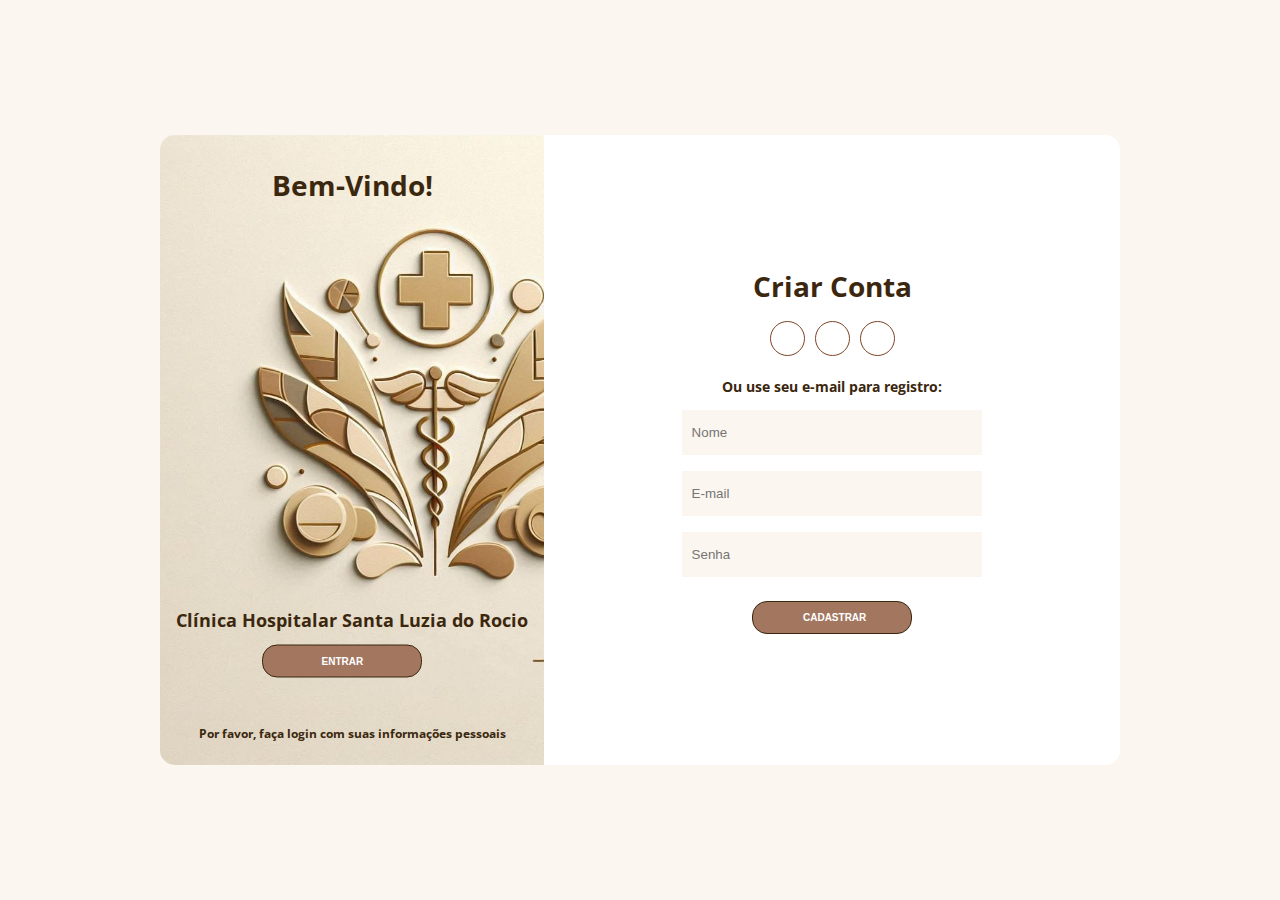
==== index.html @ ab86e072 "Comitando codigos atualizados." ====
<!DOCTYPE html>
<html lang="pt-br">
<head>
    <meta charset="UTF-8">
    <meta name="viewport" content="width=device-width, initial-scale=1.0">
    <title>Login</title>
    <link rel="stylesheet" href="css/style.css">
    <link rel="stylesheet" href="https://use.fontawesome.com/releases/v5.8.2/css/all.css"
        integrity="sha384-oS3vJWv+0UjzBfQzYUhtDYW+Pj2yciDJxpsK1OYPAYjqT085Qq/1cq5FLXAZQ7Ay" crossorigin="anonymous">
</head>
<body>
    <div class="container">
        <div class="content first-content">
            <div class="first-column">
                <h2 class="title title-primary">Bem-Vindo!</h2>
                <p class="description description-tertiary">Clínica Hospitalar Santa Luzia do Rocio</p>
                <p class="description description-primary">Por favor, faça login com suas informações pessoais</p>
                <button id="signin" class="btn btn-primary">entrar</button>
            </div>    
            <div class="second-column">
                <h2 class="title title-second">Criar conta</h2>
                <div class="social-media">
                    <ul class="list-social-media">
                        <a class="link-social-media" href="https://www.facebook.com/login">
                            <li class="item-social-media">
                                <i class="fab fa-facebook-f"></i>        
                            </li>
                        </a>
                        <a class="link-social-media" href="https://accounts.google.com/ServiceLogin">
                            <li class="item-social-media">
                                <i class="fab fa-google-plus-g"></i>
                            </li>
                        </a>
                        <a class="link-social-media" href="https://www.linkedin.com/login">
                            <li class="item-social-media">
                                <i class="fab fa-linkedin-in"></i>
                            </li>
                        </a>
                    </ul>
                </div>
                <p class="description description-second">Ou use seu e-mail para registro:</p>
                <form class="form">
                    <label class="label-input" for="">
                        <i class="far fa-user icon-modify"></i>
                        <input type="text" placeholder="Nome" required>
                    </label>
                    
                    <label class="label-input" for="">
                        <i class="far fa-envelope icon-modify"></i>
                        <input type="email" placeholder="E-mail" required>
                    </label>
                    
                    <label class="label-input" for="">
                        <i class="fas fa-lock icon-modify"></i>
                        <input type="password" placeholder="Senha" required>
                    </label>
                    
                    <button class="btn btn-second">Cadastrar</button>        
                </form>
            </div>
        </div>
        <div class="content second-content">
            <div class="first-column">
                <p class="description description-quartary">Nossa missão é cuidar da sua saúde com carinho e dedicação.</p>
                <button id="signup" class="btn btn-tertiary">Criar conta</button>
            </div>
            <div class="second-column">
                <h2 class="title title-second">Faça login para continuar</h2>
                <div class="social-media">
                    <ul class="list-social-media">
                        <a class="link-social-media" href="https://www.facebook.com/login">
                            <li class="item-social-media">
                                <i class="fab fa-facebook-f"></i>
                            </li>
                        </a>
                        <a class="link-social-media" href="https://accounts.google.com/ServiceLogin">
                            <li class="item-social-media">
                                <i class="fab fa-google-plus-g"></i>
                            </li>
                        </a>
                        <a class="link-social-media" href="https://www.linkedin.com/login">
                            <li class="item-social-media">
                                <i class="fab fa-linkedin-in"></i>
                            </li>
                        </a>
                    </ul>
                </div>
                <p class="description description-second">ou use sua conta de e-mail:</p>
                <form class="form">
                
                    <label class="label-input" for="">
                        <i class="far fa-envelope icon-modify"></i>
                        <input type="email" placeholder="Email" required>
                    </label>
                
                    <label class="label-input" for="">
                        <i class="fas fa-lock icon-modify"></i>
                        <input type="password" placeholder="Password" required>
                    </label>
                
                    <a class="password" href="#">Esqueceu sua senha?</a>
                    <button class="btn btn-second">Entrar</button>
                </form>
            </div>
        </div>
    </div>
    <script src="js/app.js"></script>
</body>
</html>
---- css/style.css ----
@import url('https://fonts.googleapis.com/css?family=Open+Sans:300,400,700&display=swap');
* {
    margin: 0;
    padding: 0;
    box-sizing: border-box;
}
body {
    font-family: 'Open Sans', sans-serif;
}
.container {
    display: flex;
    justify-content: center;
    align-items: center;
    height: 100vh;
    background-color: #fcf6f0;
}
.content {
    background-color: #fff;
    border-radius: 15px;
    width: 960px;
    height: 70%;
    justify-content: space-between;
    align-items: center;
    position: relative;
}
.content::before {
    content: "";
    position: absolute;
    background-image: url("../img/logo.jpeg");
    background-size: cover; 
    width: 40%;
    height: 100%;
    border-top-left-radius: 15px;
    border-bottom-left-radius: 15px;
    left: 0;
}
.title {
    font-size: 28px;
    font-weight: bold;
    text-transform: capitalize;
}
.title-primary {
    color: #3b270e;
    font-size: 28px;
    font-weight: bold;
    position: absolute;
    top: 8%;
    left: 20%;
    transform: translate(-50%, -50%);
}
.title-second {
    color: #3b270e;
}

.title-tertiary{
    color: #3b270e;
    font-size: 28px;
    font-weight: bold;
    position: absolute;
    top: 8%;
    left: 20%;
    transform: translate(-50%, -50%);

}
.description {
    font-size: 14px;
    font-weight: 300;
    line-height: 30px;
}
.description-primary {
    color: #3b270e;
    font-size: 12px;
    font-weight: bold;
    position: absolute;
    top: 95%;
    left: 20%;
    transform: translate(-50%, -50%);
}
.description-second {
    color: #3b270e;
    font-weight: bold;  
}


.description-tertiary{
    color: #3b270e;
    font-size: 18px;
    font-weight: bold;
    position: absolute;
    top: 77%;
    left: 20%;
    transform: translate(-50%, -50%);

}

.description-quartary{
    color: #3b270e;
    font-size: 12px;
    font-weight: bold;
    position: absolute;
    top: 10%;
    left: 80%;
    transform: translate(-50%, -50%);
    white-space: nowrap;
}

.btn {
    border-radius: 15px;
    text-transform: uppercase;
    color: #fff;
    font-size: 10px;
    padding: 10px 50px;
    cursor: pointer;
    font-weight: bold;
    width: 160px;
    align-self: center;
    border: none;
    margin-top: 1rem;
}
.btn-primary {
    background-color: #a3775f;
    border: 1px solid #3b270e;
    transition: background-color .5s;
    position: absolute;
    top: 81%;
    left: 19%;
    transform: translate(-50%, -50%);
    align-self: center;
}
.btn-primary:hover {
    background-color: #c6a18a;
    color: #fff;
}
.btn-second {
    background-color: #a3775f;
    border: 1px solid #3b270e;
    transition: background-color .5s;
}
.btn-second:hover {
    background-color: #c6a18a;
    border: 1px solid #3b270e;
    color: #fff;
}

.btn-tertiary{
    background-color: #a3775f;
    border: 1px solid #3b270e;
    transition: background-color .5s;
    position: absolute;
    top: 82%;
    left: 79%;
    transform: translate(-50%, -50%);
    align-self: center;
}
.first-content {
    display: flex;
}
.first-content .second-column {
    z-index: 11;
}
.first-column {
    text-align: center;
    width: 40%;
    z-index: 10;
}
.second-column {
    width: 60%;
    display: flex;
    flex-direction: column;
    align-items: center;
}
.social-media {
    margin: 1rem 0;
}
.link-social-media:not(:first-child){
    margin-left: 10px;
}
.link-social-media .item-social-media {
    transition: background-color .5s;
}
.link-social-media:hover .item-social-media{
    background-color: #ead2ba;
    color: #fff;
    border-color: #7c4425;
}
.list-social-media {
    display: flex;
    list-style-type: none;
}
.item-social-media {
    border: 1px solid #7c4425;
    border-radius: 50%;
    width: 35px;
    height: 35px;
    line-height: 35px;
    text-align: center;
    color: #a3775f;
}
.form {
    display: flex;
    flex-direction: column;
    width: 55%;
}
.form input {
    height: 45px;
    width: 100%;
    border: none;
    background-color: #fcf6f0;
}
input:-webkit-autofill 
{    
    -webkit-box-shadow: 0 0 0px 1000px #ecf0f1 inset !important;
    -webkit-text-fill-color: #000 !important;
}
.label-input {
    background-color: #fcf6f0;
    display: flex;
    align-items: center;
    margin: 8px;
}
.icon-modify {
    color: #7f8c8d;
    padding: 0 5px;
}

/* segundo conteiner*/

.second-content {
    position: absolute;
    display: flex;
}
.second-content .first-column {
    order: 2;
    z-index: -1;
}
.second-content .second-column {
    order: 1;
    z-index: -1;
}
.password {
    color: #7c4425;
    font-size: 14px;
    margin: 15px 0;
    text-align: center;
}
.password::first-letter {
    text-transform: capitalize;
}



.sign-in-js .first-content .first-column {
    z-index: -1;
}

.sign-in-js .second-content .second-column {
    z-index: 11;
}
.sign-in-js .second-content .first-column {
    z-index: 13;
}

.sign-in-js .content::before {
    left: 60%;
    border-top-left-radius: 0;
    border-bottom-left-radius: 0;
    border-top-right-radius: 15px;
    border-bottom-right-radius: 15px;
    animation: slidein 1.3s;

    z-index: 12;
}

.sign-up-js .content::before {
    animation: slideout 1.3s;

    z-index: 12;
}

.sign-up-js .second-content .first-column,
.sign-up-js .second-content .second-column {
    z-index: -1;
}

.sign-up-js .first-content .second-column {
    z-index: 11;
}

.sign-up-js .first-content .first-column {
    z-index: 13;    
}


.sign-in-js .first-content .second-column {

    z-index: -1;
    position: relative;
    animation: deslocamentoEsq 1.3s; 
}

.sign-up-js .second-content .second-column {
    position: relative;
    z-index: -1;
    animation: deslocamentoDir 1.3s;
}


@keyframes deslocamentoEsq {

    from {
        left: 0;
        opacity: 1;
        z-index: 12;
    }

    25% {
        left: -80px;
        opacity: .5;
    }

    50% {
        left: -100px;
        opacity: .2;
    }

    to {
        left: -110px;
        opacity: 0;
        z-index: -1;
    }
}


@keyframes deslocamentoDir {

    from {
        left: 0;
        z-index: 12;
    }

    25% {
        left: 80px;
    }

    50% {
        left: 100px;
        
    }

    to {
        left: 110px;
        z-index: -1;
    }
}


/*ANIMAÇÃO CSS*/

@keyframes slidein {

    from {
        left: 0;
        width: 40%;
    }

    25% {
        left: 5%;
        width: 50%;
    }

    50% {
        left: 25%;
        width: 60%;
    }

    75% {
        left: 45%;
        width: 50%;
    }

    to {
        left: 60%;
        width: 40%;
    }
}

@keyframes slideout {

    from {
        left: 60%;
        width: 40%;
    }

    25% {
        left: 45%;
        width: 50%;
    }

    50% {
        left: 25%;
        width: 60%;
    }

    75% {
        left: 5%;
        width: 50%;
    }

    to {
        left: 0;
        width: 40%;
    }
}
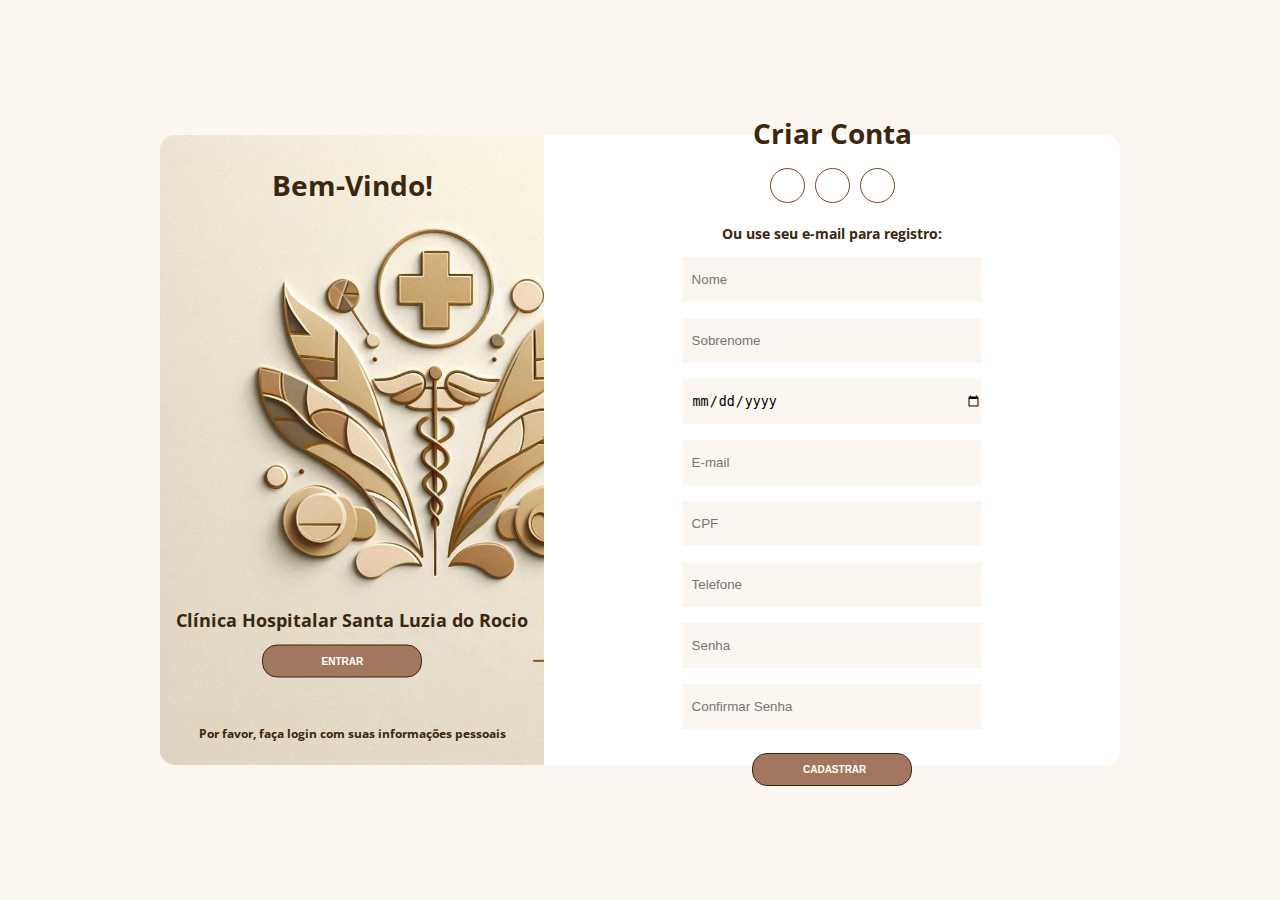
==== commit 44c26d41: "Responsividade para Ipad, quantidade de input adequado e conexão do back com o front" ====
--- a/index.html
+++ b/index.html
@@ -39,26 +39,53 @@
                     </ul>
                 </div>
                 <p class="description description-second">Ou use seu e-mail para registro:</p>
-                <form class="form">
-                    <label class="label-input" for="">
-                        <i class="far fa-user icon-modify"></i>
-                        <input type="text" placeholder="Nome" required>
+                <form class="form" id="cadastroForm">
+                    <label class="label-input" for="nome-cadastro">
+                        <i class="fas fa-user icon-modify"></i>
+                        <input id="nome-cadastro" type="text" placeholder="Nome" required>
                     </label>
                     
-                    <label class="label-input" for="">
-                        <i class="far fa-envelope icon-modify"></i>
-                        <input type="email" placeholder="E-mail" required>
+                    <label class="label-input" for="sobrenome-cadastro">
+                        <i class="fas fa-user icon-modify"></i>
+                        <input id="sobrenome-cadastro" type="text" placeholder="Sobrenome" required>
+                    </label>
+
+                    <label class="label-input"  for="nascimento-cadastro">
+                        <i class="fas fa-calendar icon-modify"></i>
+                        <input type="date" id="nascimento-cadastro" placeholder="Data de Nascimento" required>
                     </label>
                     
-                    <label class="label-input" for="">
-                        <i class="fas fa-lock icon-modify"></i>
-                        <input type="password" placeholder="Senha" required>
+                    <label class="label-input" for="email-cadastro">
+                        <i class="fas fa-envelope icon-modify"></i>
+                        <input id="email-cadastro" type="email" placeholder="E-mail" required>
+                    </label>
+
+                    <label class="label-input" for="cpf-cadastro">
+                        <i class="fas fa-id-card icon-modify"></i>
+                        <input id="cpf-cadastro" type="text" oninput="formatarCPF(this)" placeholder="CPF" required>
+                    </label>
+                    <div id="cpfError" class="error-message"></div>
+
+                    <label class="label-input" for="telefone-cadastro">
+                        <i class="fas fa-phone icon-modify"></i>
+                        <input id="telefone-cadastro" type="tel" oninput="formatarTel(this)" placeholder="Telefone" required>
                     </label>
                     
-                    <button class="btn btn-second">Cadastrar</button>        
+                    <label class="label-input" for="senha-cadastro">
+                        <i class="fas fa-lock icon-modify"></i>
+                        <input id="senha-cadastro" type="password" placeholder="Senha" required>
+                    </label>
+                    
+                    <label class="label-input" for="confimar-senha-cadastro">
+                        <i class="fas fa-lock icon-modify"></i>
+                        <input id="confimar-senha-cadastro" type="password" placeholder="Confirmar Senha" required>
+                    </label>
+                    
+                    <button class="btn btn-second" type="submit">Cadastrar</button>        
                 </form>
             </div>
         </div>
+        <div id="nomeError" class="error-message"></div> 
         <div class="content second-content">
             <div class="first-column">
                 <p class="description description-quartary">Nossa missão é cuidar da sua saúde com carinho e dedicação.</p>
@@ -105,5 +132,6 @@
         </div>
     </div>
     <script src="js/app.js"></script>
+    <script src="script.js"></script>
 </body>
 </html>--- a/css/style.css
+++ b/css/style.css
@@ -27,7 +27,7 @@
     content: "";
     position: absolute;
     background-image: url("../img/logo.jpeg");
-    background-size: cover; 
+    background-size: cover;
     width: 40%;
     height: 100%;
     border-top-left-radius: 15px;
@@ -51,7 +51,6 @@
 .title-second {
     color: #3b270e;
 }
-
 .title-tertiary{
     color: #3b270e;
     font-size: 28px;
@@ -60,7 +59,6 @@
     top: 8%;
     left: 20%;
     transform: translate(-50%, -50%);
-
 }
 .description {
     font-size: 14px;
@@ -80,8 +78,6 @@
     color: #3b270e;
     font-weight: bold;  
 }
-
-
 .description-tertiary{
     color: #3b270e;
     font-size: 18px;
@@ -90,9 +86,7 @@
     top: 77%;
     left: 20%;
     transform: translate(-50%, -50%);
-
-}
-
+}
 .description-quartary{
     color: #3b270e;
     font-size: 12px;
@@ -103,7 +97,6 @@
     transform: translate(-50%, -50%);
     white-space: nowrap;
 }
-
 .btn {
     border-radius: 15px;
     text-transform: uppercase;
@@ -125,7 +118,6 @@
     top: 81%;
     left: 19%;
     transform: translate(-50%, -50%);
-    align-self: center;
 }
 .btn-primary:hover {
     background-color: #c6a18a;
@@ -141,7 +133,6 @@
     border: 1px solid #3b270e;
     color: #fff;
 }
-
 .btn-tertiary{
     background-color: #a3775f;
     border: 1px solid #3b270e;
@@ -247,8 +238,6 @@
     text-transform: capitalize;
 }
 
-
-
 .sign-in-js .first-content .first-column {
     z-index: -1;
 }
@@ -290,7 +279,6 @@
     z-index: 13;    
 }
 
-
 .sign-in-js .first-content .second-column {
 
     z-index: -1;
@@ -303,7 +291,6 @@
     z-index: -1;
     animation: deslocamentoDir 1.3s;
 }
-
 
 @keyframes deslocamentoEsq {
 
@@ -330,7 +317,6 @@
     }
 }
 
-
 @keyframes deslocamentoDir {
 
     from {
@@ -353,9 +339,6 @@
     }
 }
 
-
-/*ANIMAÇÃO CSS*/
-
 @keyframes slidein {
 
     from {
@@ -412,4 +395,48 @@
     }
 }
 
-
+/* Responsividade para Tablets */
+@media (max-width: 768px) {
+    .container {
+        flex-direction: column;
+    }
+
+    .content {
+        width: 90%;
+        height: auto;
+    }
+
+    .first-column, .second-column {
+        width: 100%;
+        text-align: center;
+    }
+
+    .title, .title-primary, .title-tertiary, .description, .description-primary {
+        font-size: 20px;
+    }
+
+    .btn {
+        width: 130px;
+        padding: 8px 40px;
+        font-size: 9px;
+    }
+
+    .btn-primary, .btn-tertiary {
+        position: relative;
+        top: auto;
+        left: auto;
+        transform: translate(0, 0);
+    }
+
+    .social-media {
+        margin: 0.5rem 0;
+    }
+
+    .form {
+        width: 80%;
+    }
+
+    .form input {
+        font-size: 14px;
+    }
+}
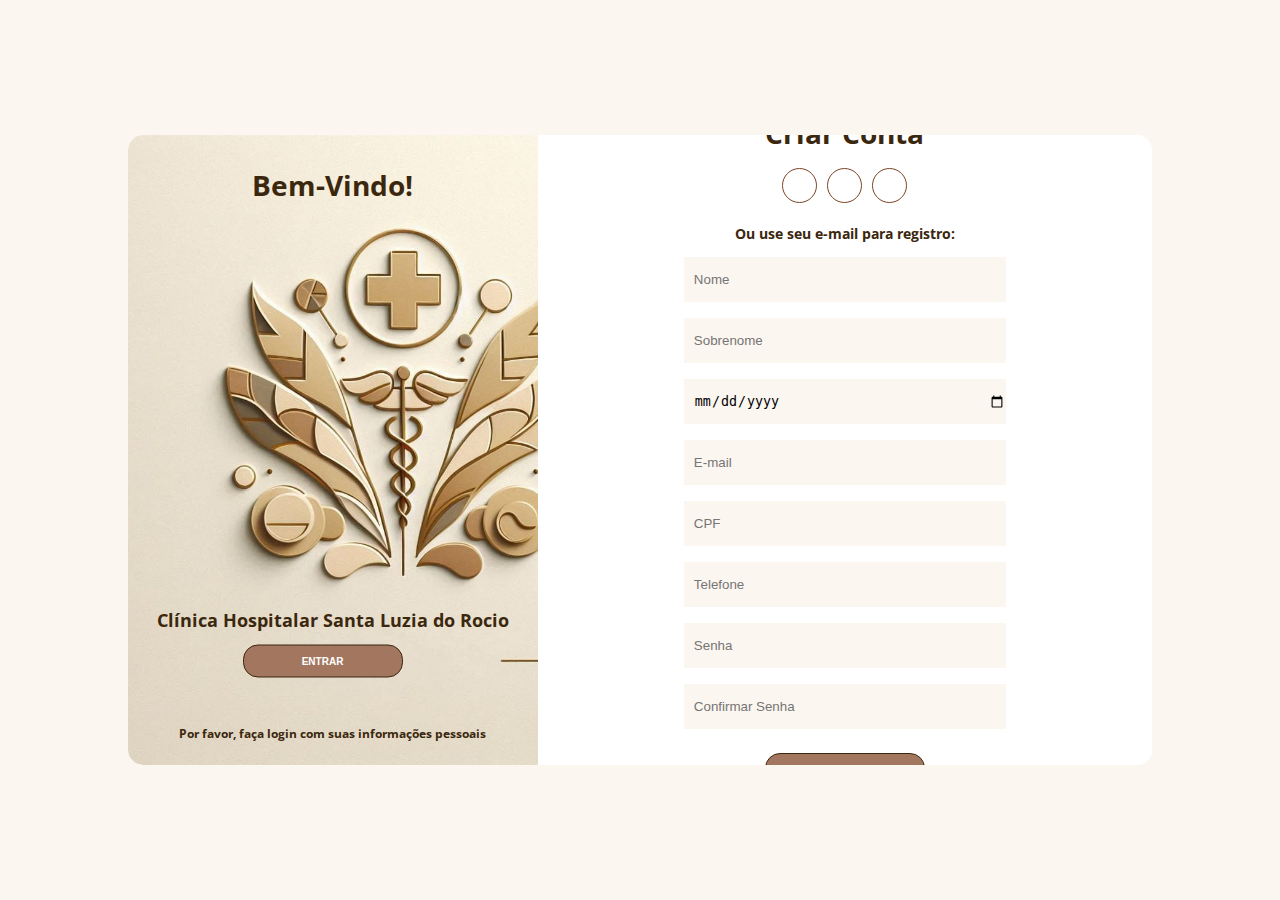
==== commit c771f862: "arrumando alertas dos erros" ====
--- a/index.html
+++ b/index.html
@@ -44,16 +44,19 @@
                         <i class="fas fa-user icon-modify"></i>
                         <input id="nome-cadastro" type="text" placeholder="Nome" required>
                     </label>
+                    <div id="nomeError" class="error-message"></div>
                     
                     <label class="label-input" for="sobrenome-cadastro">
                         <i class="fas fa-user icon-modify"></i>
                         <input id="sobrenome-cadastro" type="text" placeholder="Sobrenome" required>
                     </label>
+                    <div id="sobrenomeError" class="error-message"></div>
 
                     <label class="label-input"  for="nascimento-cadastro">
                         <i class="fas fa-calendar icon-modify"></i>
                         <input type="date" id="nascimento-cadastro" placeholder="Data de Nascimento" required>
                     </label>
+                    <div id="dataNascimentoError" class="error-message"></div>
                     
                     <label class="label-input" for="email-cadastro">
                         <i class="fas fa-envelope icon-modify"></i>
@@ -70,6 +73,7 @@
                         <i class="fas fa-phone icon-modify"></i>
                         <input id="telefone-cadastro" type="tel" oninput="formatarTel(this)" placeholder="Telefone" required>
                     </label>
+                    <div id="telefoneError" class="error-message"></div>
                     
                     <label class="label-input" for="senha-cadastro">
                         <i class="fas fa-lock icon-modify"></i>
--- a/css/style.css
+++ b/css/style.css
@@ -1,3 +1,4 @@
+
 @import url('https://fonts.googleapis.com/css?family=Open+Sans:300,400,700&display=swap');
 * {
     margin: 0;
@@ -22,6 +23,10 @@
     justify-content: space-between;
     align-items: center;
     position: relative;
+    width: 1024px;
+    min-height: 480px;
+    display: flex;
+    overflow: hidden;
 }
 .content::before {
     content: "";
@@ -160,6 +165,12 @@
     flex-direction: column;
     align-items: center;
 }
+
+.error-message {
+    color: red;
+    font-size: 10px;
+}
+
 .social-media {
     margin: 1rem 0;
 }
@@ -340,27 +351,10 @@
 }
 
 @keyframes slidein {
-
     from {
         left: 0;
         width: 40%;
     }
-
-    25% {
-        left: 5%;
-        width: 50%;
-    }
-
-    50% {
-        left: 25%;
-        width: 60%;
-    }
-
-    75% {
-        left: 45%;
-        width: 50%;
-    }
-
     to {
         left: 60%;
         width: 40%;
@@ -368,27 +362,10 @@
 }
 
 @keyframes slideout {
-
     from {
         left: 60%;
         width: 40%;
     }
-
-    25% {
-        left: 45%;
-        width: 50%;
-    }
-
-    50% {
-        left: 25%;
-        width: 60%;
-    }
-
-    75% {
-        left: 5%;
-        width: 50%;
-    }
-
     to {
         left: 0;
         width: 40%;
